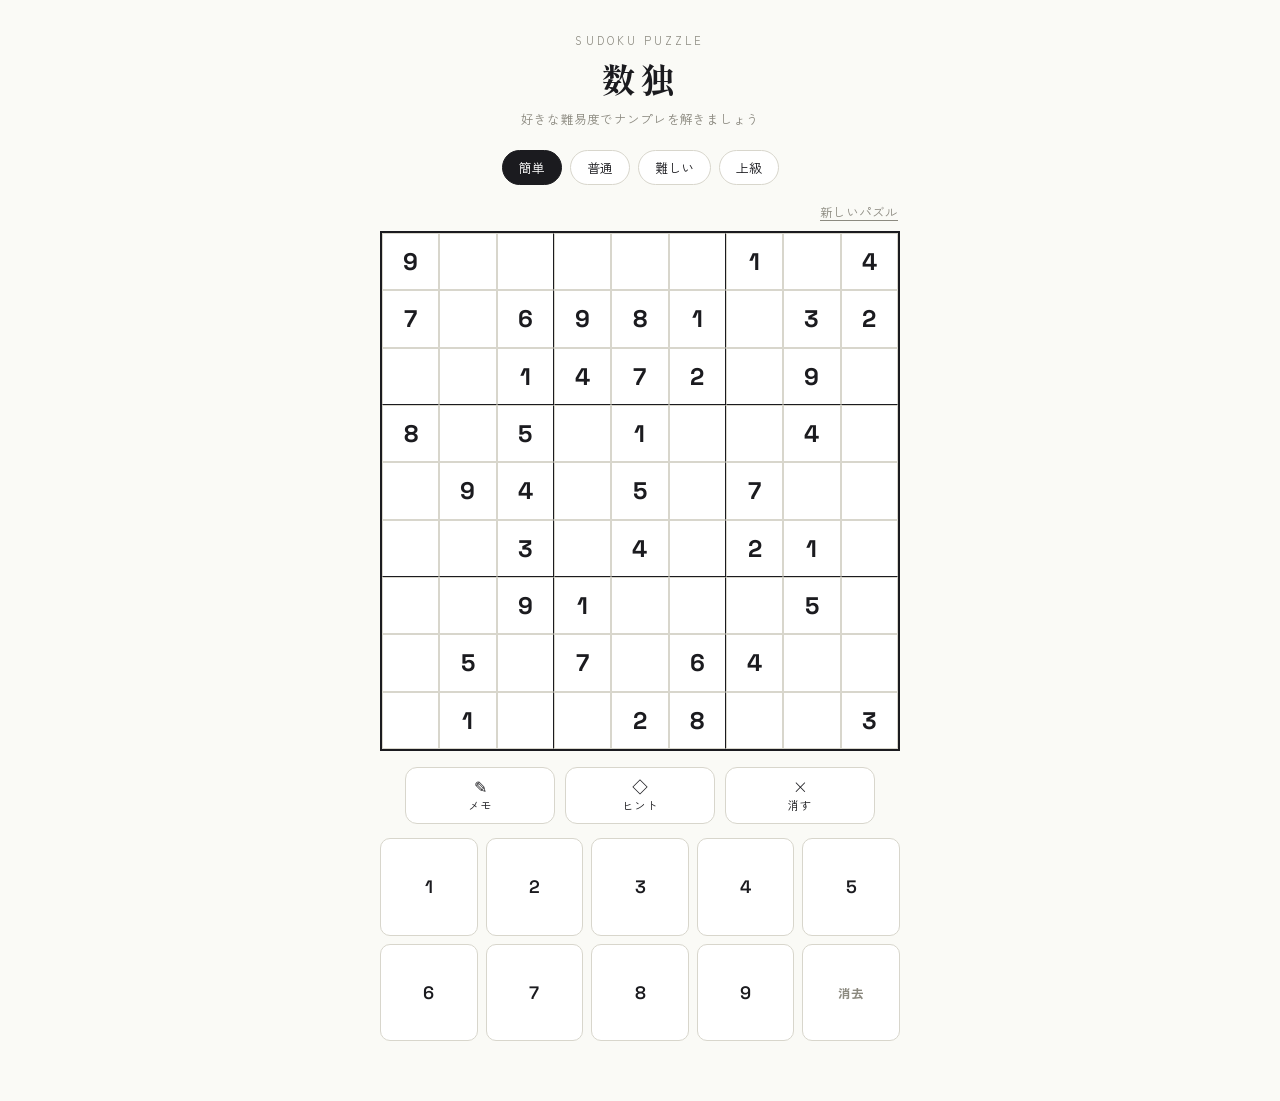
==== index.html @ a81df9be "Add files via upload" ====
<!DOCTYPE html>
<html lang="ja">
<head>
<meta charset="UTF-8">
<meta name="viewport" content="width=device-width, initial-scale=1.0">
<title>数独 | ナンプレサイト</title>
<link rel="preconnect" href="https://fonts.googleapis.com">
<link href="https://fonts.googleapis.com/css2?family=Shippori+Mincho:wght@400;600;800&family=Zen+Kaku+Gothic+New:wght@400;500;700&family=Space+Grotesk:wght@500;600;700&display=swap" rel="stylesheet">
<style>
  :root{
    --bg: #FAFAF6;
    --paper: #FFFFFF;
    --ink: #1B1B1F;
    --line: #D8D6CC;
    --line-strong: #1B1B1F;
    --accent: #35507A;
    --accent-soft: rgba(53,80,122,0.10);
    --accent-soft-2: rgba(53,80,122,0.18);
    --muted: #8C8A80;
    --error: #A5372E;
    --error-soft: rgba(165,55,46,0.10);
  }
  *{ box-sizing: border-box; }
  html,body{
    margin:0; padding:0;
    background: var(--bg);
    color: var(--ink);
    font-family: 'Zen Kaku Gothic New', sans-serif;
    -webkit-font-smoothing: antialiased;
  }
  body{
    display:flex; justify-content:center;
    padding: 32px 16px 60px;
    min-height: 100vh;
  }
  .wrap{
    width: 100%;
    max-width: 520px;
  }
  header{
    text-align:center;
    margin-bottom: 22px;
  }
  .eyebrow{
    font-size: 11px;
    letter-spacing: 0.28em;
    color: var(--muted);
    text-transform: uppercase;
    margin-bottom: 6px;
  }
  h1{
    font-family: 'Shippori Mincho', serif;
    font-weight: 800;
    font-size: 34px;
    letter-spacing: 0.12em;
    margin: 0;
    color: var(--ink);
  }
  .sub{
    font-size: 12.5px;
    color: var(--muted);
    margin-top: 6px;
    letter-spacing: 0.02em;
  }

  .diff-row{
    display:flex;
    gap: 8px;
    justify-content:center;
    flex-wrap: wrap;
    margin-bottom: 16px;
  }
  .pill{
    border: 1px solid var(--line);
    background: var(--paper);
    color: var(--ink);
    font-family: 'Zen Kaku Gothic New', sans-serif;
    font-size: 13px;
    padding: 7px 16px;
    border-radius: 999px;
    cursor: pointer;
    transition: all .15s ease;
  }
  .pill:hover{ border-color: var(--accent); }
  .pill.active{
    background: var(--ink);
    color: var(--paper);
    border-color: var(--ink);
  }

  .status-row{
    display:flex;
    justify-content: space-between;
    align-items:center;
    margin-bottom: 10px;
    padding: 0 2px;
    min-height: 20px;
  }
  .status-msg{
    font-size: 12.5px;
    color: var(--accent);
    letter-spacing: 0.02em;
  }
  .status-msg.error-msg{ color: var(--error); }
  .new-game-btn{
    font-size: 12.5px;
    color: var(--muted);
    background: none;
    border: none;
    cursor: pointer;
    text-decoration: underline;
    text-underline-offset: 3px;
    font-family: 'Zen Kaku Gothic New', sans-serif;
    padding: 0;
  }
  .new-game-btn:hover{ color: var(--ink); }

  .board-shell{
    position: relative;
    width: 100%;
    aspect-ratio: 1/1;
    background: var(--paper);
    border: 2.5px solid var(--line-strong);
  }
  .board{
    display: grid;
    grid-template-columns: repeat(9, 1fr);
    grid-template-rows: repeat(9, 1fr);
    width: 100%;
    height: 100%;
  }
  .cell{
    display:flex; align-items:center; justify-content:center;
    position: relative;
    border: 0.5px solid var(--line);
    cursor: pointer;
    font-family: 'Space Grotesk', sans-serif;
    font-size: clamp(16px, 4.4vw, 24px);
    font-weight: 500;
    color: var(--ink);
    user-select: none;
    background: var(--paper);
  }
  .cell:nth-child(3n){ border-right-width: 0.5px; }
  .cell.border-right{ border-right: 1.75px solid var(--line-strong); }
  .cell.border-bottom{ border-bottom: 1.75px solid var(--line-strong); }

  .cell.given{ color: var(--ink); font-weight: 700; }
  .cell.user-value{ color: var(--accent); font-weight: 500; }
  .cell.selected{ background: var(--accent-soft-2); }
  .cell.peer{ background: var(--accent-soft); }
  .cell.same-number{ background: var(--accent-soft-2); }
  .cell.conflict{ color: var(--error); background: var(--error-soft); }
  .cell.hint-flash{ animation: flash 0.9s ease; }
  @keyframes flash{
    0%{ background: var(--accent-soft-2); }
    100%{ background: transparent; }
  }

  .notes-grid{
    display:grid;
    grid-template-columns: repeat(3,1fr);
    grid-template-rows: repeat(3,1fr);
    width: 100%; height: 100%;
    padding: 2px;
  }
  .notes-grid span{
    display:flex; align-items:center; justify-content:center;
    font-size: clamp(7px, 1.6vw, 9.5px);
    color: var(--muted);
    font-family: 'Space Grotesk', sans-serif;
  }
  .notes-grid span.active{ color: var(--accent); font-weight: 600; }

  .toolbar{
    display:flex;
    gap: 10px;
    justify-content:center;
    margin: 16px 0 14px;
  }
  .tool-btn{
    flex:1;
    max-width: 150px;
    display:flex; flex-direction:column; align-items:center; gap:3px;
    padding: 10px 6px;
    border: 1px solid var(--line);
    background: var(--paper);
    border-radius: 12px;
    cursor:pointer;
    font-family: 'Zen Kaku Gothic New', sans-serif;
    font-size: 11.5px;
    color: var(--ink);
    transition: all .15s ease;
  }
  .tool-btn .icon{ font-size: 16px; line-height:1; }
  .tool-btn:hover{ border-color: var(--accent); }
  .tool-btn.active{
    background: var(--ink);
    color: var(--paper);
    border-color: var(--ink);
  }
  .tool-btn:disabled{ opacity: 0.35; cursor: default; }

  .numpad{
    display:grid;
    grid-template-columns: repeat(5, 1fr);
    gap: 8px;
  }
  .num-btn{
    aspect-ratio: 1/1;
    border: 1px solid var(--line);
    background: var(--paper);
    border-radius: 10px;
    font-family: 'Space Grotesk', sans-serif;
    font-size: 18px;
    font-weight: 600;
    color: var(--ink);
    cursor:pointer;
    transition: all .12s ease;
    user-select: none;
    -webkit-user-select: none;
    touch-action: manipulation;
  }
  .num-btn:hover{ border-color: var(--accent); color: var(--accent); }
  .num-btn.erase{
    font-family: 'Zen Kaku Gothic New', sans-serif;
    font-size: 12.5px;
    color: var(--muted);
  }

  .win-overlay{
    position: fixed; inset: 0;
    background: rgba(27,27,31,0.55);
    display:flex; align-items:center; justify-content:center;
    z-index: 50;
    opacity: 0; pointer-events:none;
    transition: opacity .25s ease;
  }
  .win-overlay.show{ opacity:1; pointer-events:all; }
  .win-card{
    background: var(--paper);
    padding: 34px 30px;
    border-radius: 16px;
    text-align:center;
    max-width: 320px;
  }
  .win-card .eyebrow{ margin-bottom: 10px; }
  .win-card h2{
    font-family: 'Shippori Mincho', serif;
    font-size: 24px;
    margin: 0 0 8px;
  }
  .win-card p{
    font-size: 13px;
    color: var(--muted);
    margin: 0 0 20px;
    line-height: 1.6;
  }
  .win-card button{
    background: var(--ink);
    color: var(--paper);
    border: none;
    padding: 10px 26px;
    border-radius: 999px;
    font-family: 'Zen Kaku Gothic New', sans-serif;
    font-size: 13px;
    cursor: pointer;
  }

  .generating{
    position:absolute; inset:0;
    background: rgba(250,250,246,0.9);
    display:flex; align-items:center; justify-content:center;
    font-size: 13px; color: var(--muted);
    letter-spacing: 0.05em;
    z-index: 10;
    opacity: 0; pointer-events: none;
    transition: opacity .15s ease;
  }
  .generating.show{ opacity:1; pointer-events:all; }

  @media (max-width: 380px){
    h1{ font-size: 28px; }
    .tool-btn{ font-size: 10.5px; }
  }
</style>
</head>
<body>

<div class="wrap">
  <header>
    <div class="eyebrow">Sudoku Puzzle</div>
    <h1>数独</h1>
    <div class="sub">好きな難易度でナンプレを解きましょう</div>
  </header>

  <div class="diff-row" id="diffRow">
    <button class="pill" data-diff="easy">簡単</button>
    <button class="pill" data-diff="medium">普通</button>
    <button class="pill" data-diff="hard">難しい</button>
    <button class="pill" data-diff="expert">上級</button>
  </div>

  <div class="status-row">
    <span class="status-msg" id="statusMsg">&nbsp;</span>
    <button class="new-game-btn" id="newGameBtn">新しいパズル</button>
  </div>

  <div class="board-shell">
    <div class="board" id="board"></div>
    <div class="generating" id="generating">パズルを生成しています…</div>
  </div>

  <div class="toolbar">
    <button class="tool-btn" id="notesBtn">
      <span class="icon">✎</span>
      <span>メモ</span>
    </button>
    <button class="tool-btn" id="hintBtn">
      <span class="icon">◇</span>
      <span>ヒント</span>
    </button>
    <button class="tool-btn" id="eraseBtn">
      <span class="icon">×</span>
      <span>消す</span>
    </button>
  </div>

  <div class="numpad" id="numpad"></div>
</div>

<div class="win-overlay" id="winOverlay">
  <div class="win-card">
    <div class="eyebrow">Complete</div>
    <h2>お見事です</h2>
    <p>すべてのマスが正しく埋まりました。<br>おめでとうございます。</p>
    <button id="winNewGame">次のパズルへ</button>
  </div>
</div>

<script>
(function(){
  const DIFF_CLUES = { easy: 38, medium: 32, hard: 27, expert: 24 };
  let difficulty = 'easy';
  let solutionBoard = null;
  let puzzleBoard = null;     // 0 = empty, given cells fixed
  let givenMask = null;       // boolean 9x9
  let currentBoard = null;    // user's working board
  let notesBoard = null;      // array 9x9 of Set
  let selected = null;        // {r,c}
  let notesMode = false;
  let focusNumber = null;     // number currently highlighted (sticky until dismissed)
  let longPressTimer = null;
  let longPressTriggered = false;
  let cellLongPressTimer = null;
  let cellLongPressTriggered = false;
  const LONG_PRESS_MS = 350;

  const boardEl = document.getElementById('board');
  const numpadEl = document.getElementById('numpad');
  const statusMsg = document.getElementById('statusMsg');
  const generatingEl = document.getElementById('generating');
  const notesBtn = document.getElementById('notesBtn');
  const hintBtn = document.getElementById('hintBtn');
  const eraseBtn = document.getElementById('eraseBtn');
  const winOverlay = document.getElementById('winOverlay');

  // ---------- Generation ----------
  function emptyBoard(){ return Array.from({length:9}, () => Array(9).fill(0)); }

  function shuffle(arr){
    for(let i=arr.length-1;i>0;i--){
      const j = Math.floor(Math.random()*(i+1));
      [arr[i],arr[j]] = [arr[j],arr[i]];
    }
    return arr;
  }

  function isValidPlacement(b, r, c, v){
    for(let i=0;i<9;i++){
      if(b[r][i]===v) return false;
      if(b[i][c]===v) return false;
    }
    const br = Math.floor(r/3)*3, bc = Math.floor(c/3)*3;
    for(let i=br;i<br+3;i++) for(let j=bc;j<bc+3;j++) if(b[i][j]===v) return false;
    return true;
  }

  function generateSolvedBoard(){
    const b = emptyBoard();
    function fill(pos){
      if(pos===81) return true;
      const r = Math.floor(pos/9), c = pos%9;
      const nums = shuffle([1,2,3,4,5,6,7,8,9]);
      for(const v of nums){
        if(isValidPlacement(b,r,c,v)){
          b[r][c]=v;
          if(fill(pos+1)) return true;
          b[r][c]=0;
        }
      }
      return false;
    }
    fill(0);
    return b;
  }

  function countSolutions(board, limit){
    let count = 0;
    const b = board.map(row=>row.slice());
    function solve(){
      if(count>=limit) return;
      let best=-1, bestCands=null;
      for(let i=0;i<81;i++){
        const r=Math.floor(i/9), c=i%9;
        if(b[r][c]===0){
          const cands=[];
          for(let v=1;v<=9;v++) if(isValidPlacement(b,r,c,v)) cands.push(v);
          if(cands.length===0) return;
          if(best===-1 || cands.length<bestCands.length){
            best=i; bestCands=cands;
            if(cands.length===1) break;
          }
        }
      }
      if(best===-1){ count++; return; }
      const r=Math.floor(best/9), c=best%9;
      for(const v of bestCands){
        if(count>=limit) return;
        b[r][c]=v;
        solve();
        b[r][c]=0;
      }
    }
    solve();
    return count;
  }

  function generatePuzzle(diff){
    const solved = generateSolvedBoard();
    const puzzle = solved.map(row=>row.slice());
    const target = DIFF_CLUES[diff] ?? 32;
    const positions = shuffle(Array.from({length:81}, (_,i)=>i));
    let clues = 81;
    for(const pos of positions){
      if(clues<=target) break;
      const r=Math.floor(pos/9), c=pos%9;
      if(puzzle[r][c]===0) continue;
      const backup = puzzle[r][c];
      puzzle[r][c]=0;
      const solCount = countSolutions(puzzle,2);
      if(solCount===1){ clues--; } else { puzzle[r][c]=backup; }
    }
    return { puzzle, solution: solved };
  }

  // ---------- Game state ----------
  function startNewGame(diff){
    generatingEl.classList.add('show');
    setTimeout(()=>{
      const { puzzle, solution } = generatePuzzle(diff);
      puzzleBoard = puzzle;
      solutionBoard = solution;
      givenMask = puzzle.map(row=>row.map(v=>v!==0));
      currentBoard = puzzle.map(row=>row.slice());
      notesBoard = Array.from({length:9},()=>Array.from({length:9},()=>new Set()));
      selected = null;
      setStatus('', false);
      renderBoard();
      generatingEl.classList.remove('show');
    }, 30);
  }

  function setStatus(text, isError){
    statusMsg.textContent = text || '\u00A0';
    statusMsg.classList.toggle('error-msg', !!isError);
  }

  function computeConflicts(){
    const conflicts = Array.from({length:9},()=>Array(9).fill(false));
    function markGroup(cells){
      const seen = {};
      for(const [r,c] of cells){
        const v = currentBoard[r][c];
        if(v===0) continue;
        if(seen[v] !== undefined){
          conflicts[r][c] = true;
          const [pr,pc] = seen[v];
          conflicts[pr][pc] = true;
        } else {
          seen[v] = [r,c];
        }
      }
    }
    for(let r=0;r<9;r++) markGroup(Array.from({length:9},(_,c)=>[r,c]));
    for(let c=0;c<9;c++) markGroup(Array.from({length:9},(_,r)=>[r,c]));
    for(let br=0;br<9;br+=3) for(let bc=0;bc<9;bc+=3){
      const cells=[];
      for(let i=br;i<br+3;i++) for(let j=bc;j<bc+3;j++) cells.push([i,j]);
      markGroup(cells);
    }
    return conflicts;
  }

  function getCandidates(r,c){
    const cands = [];
    for(let v=1;v<=9;v++){
      if(isValidPlacement(currentBoard, r, c, v)) cands.push(v);
    }
    return cands;
  }

  function checkWin(conflicts){
    for(let r=0;r<9;r++) for(let c=0;c<9;c++){
      if(currentBoard[r][c]===0) return false;
      if(conflicts[r][c]) return false;
    }
    return true;
  }

  // ---------- Rendering ----------
  function renderBoard(){
    boardEl.innerHTML = '';
    const conflicts = computeConflicts();
    const selVal = selected ? currentBoard[selected.r][selected.c] : 0;

    let occurrences = [];
    if(focusNumber !== null){
      for(let r=0;r<9;r++) for(let c=0;c<9;c++){
        if(currentBoard[r][c]===focusNumber) occurrences.push([r,c]);
      }
    }

    for(let r=0;r<9;r++){
      for(let c=0;c<9;c++){
        const cell = document.createElement('div');
        cell.className = 'cell';
        if((c+1)%3===0 && c!==8) cell.classList.add('border-right');
        if((r+1)%3===0 && r!==8) cell.classList.add('border-bottom');

        const v = currentBoard[r][c];
        const isGiven = givenMask[r][c];

        if(focusNumber !== null){
          if(v === focusNumber){
            cell.classList.add('same-number');
          } else {
            let isReach = false;
            for(const [orow, ocol] of occurrences){
              if(orow===r || ocol===c || (Math.floor(orow/3)===Math.floor(r/3) && Math.floor(ocol/3)===Math.floor(c/3))){
                isReach = true; break;
              }
            }
            if(isReach) cell.classList.add('peer');
          }
        } else if(selected){
          const sameBox = Math.floor(r/3)===Math.floor(selected.r/3) && Math.floor(c/3)===Math.floor(selected.c/3);
          if(r===selected.r && c===selected.c){
            cell.classList.add('selected');
          } else if(r===selected.r || c===selected.c || sameBox){
            cell.classList.add('peer');
          }
          if(selVal!==0 && v===selVal && !(r===selected.r && c===selected.c)){
            cell.classList.add('same-number');
          }
        }
        if(conflicts[r][c]) cell.classList.add('conflict');

        if(v!==0){
          cell.textContent = v;
          cell.classList.add(isGiven ? 'given' : 'user-value');
        } else if(notesBoard[r][c].size>0){
          const grid = document.createElement('div');
          grid.className = 'notes-grid';
          for(let n=1;n<=9;n++){
            const span = document.createElement('span');
            span.textContent = notesBoard[r][c].has(n) ? n : '';
            if(notesBoard[r][c].has(n)) span.classList.add('active');
            grid.appendChild(span);
          }
          cell.appendChild(grid);
        }

        cell.dataset.r = r;
        cell.dataset.c = c;
        cell.style.touchAction = 'manipulation';
        cell.addEventListener('pointerdown', () => {
          cellLongPressTriggered = false;
          cellLongPressTimer = setTimeout(() => {
            const val = currentBoard[r][c];
            if (val !== 0) {
              cellLongPressTriggered = true;
              focusNumber = val;
              renderBoard();
              setStatus(`${val} の位置と、その行・列・ブロックをハイライト中(数字を短くタップすると元に戻ります)`, false);
            }
          }, LONG_PRESS_MS);
        });
        cell.addEventListener('pointerup', () => {
          clearTimeout(cellLongPressTimer);
          if (!cellLongPressTriggered) {
            handleShortTap(() => selectCell(r, c));
          }
          cellLongPressTriggered = false;
        });
        cell.addEventListener('pointerleave', () => {
          clearTimeout(cellLongPressTimer);
        });
        cell.addEventListener('contextmenu', (e) => e.preventDefault());
        boardEl.appendChild(cell);
      }
    }
  }

  function selectCell(r,c){
    selected = { r, c };
    renderBoard();
  }

  function setValue(v){
    if(!selected) return;
    const { r, c } = selected;
    if(givenMask[r][c]) return;

    if(notesMode){
      if(v===0){
        notesBoard[r][c].clear();
      } else if(notesBoard[r][c].has(v)){
        notesBoard[r][c].delete(v);
      } else {
        notesBoard[r][c].add(v);
      }
      renderBoard();
      return;
    }

    currentBoard[r][c] = v;
    if(v!==0) notesBoard[r][c].clear();
    const conflicts = computeConflicts();
    renderBoard();

    if(conflicts[r][c]){
      setStatus('この数字は同じ列・行・ブロックと重複しています', true);
    } else {
      setStatus('', false);
    }

    if(checkWin(conflicts)){
      setTimeout(()=> winOverlay.classList.add('show'), 250);
    }
  }

  function useHint(){
    if(!selected) return;
    const { r, c } = selected;
    if(givenMask[r][c] || currentBoard[r][c]!==0){
      setStatus('空いているマスを選んでください', true);
      return;
    }
    const cands = getCandidates(r,c);
    notesBoard[r][c] = new Set(cands);
    renderBoard();
    const cellEl = boardEl.querySelector(`[data-r="${r}"][data-c="${c}"]`);
    if(cellEl){
      cellEl.classList.add('hint-flash');
      setTimeout(()=>cellEl.classList.remove('hint-flash'), 900);
    }
    setStatus(`このマスに入る候補: ${cands.join(', ')}`, false);
  }

  // ---------- UI wiring ----------
  document.querySelectorAll('#diffRow .pill').forEach(btn=>{
    btn.addEventListener('click', () => {
      document.querySelectorAll('#diffRow .pill').forEach(b=>b.classList.remove('active'));
      btn.classList.add('active');
      difficulty = btn.dataset.diff;
      startNewGame(difficulty);
    });
  });

  document.getElementById('newGameBtn').addEventListener('click', ()=> startNewGame(difficulty));
  document.getElementById('winNewGame').addEventListener('click', ()=>{
    winOverlay.classList.remove('show');
    startNewGame(difficulty);
  });

  notesBtn.addEventListener('click', ()=>{
    notesMode = !notesMode;
    notesBtn.classList.toggle('active', notesMode);
  });
  hintBtn.addEventListener('click', useHint);
  eraseBtn.addEventListener('click', ()=>{
    if(!selected) return;
    const { r, c } = selected;
    if(givenMask[r][c]) return;
    currentBoard[r][c] = 0;
    notesBoard[r][c].clear();
    setStatus('', false);
    renderBoard();
  });

  function clearFocusNumber(){
    if(focusNumber !== null){
      focusNumber = null;
      renderBoard();
      setStatus('', false);
    }
  }

  function handleShortTap(actionFn){
    if(focusNumber !== null){
      clearFocusNumber();
      return;
    }
    actionFn();
  }
  for(let n=1;n<=9;n++){
    const btn = document.createElement('button');
    btn.className = 'num-btn';
    btn.textContent = n;
    btn.style.touchAction = 'manipulation';

    btn.addEventListener('pointerdown', ()=>{
      longPressTriggered = false;
      longPressTimer = setTimeout(()=>{
        longPressTriggered = true;
        focusNumber = n;
        renderBoard();
        setStatus(`${n} の位置と、その行・列・ブロックをハイライト中(数字を短くタップすると元に戻ります)`, false);
      }, LONG_PRESS_MS);
    });
    btn.addEventListener('pointerup', ()=>{
      clearTimeout(longPressTimer);
      if(!longPressTriggered){
        handleShortTap(() => setValue(n));
      }
      longPressTriggered = false;
    });
    btn.addEventListener('pointerleave', ()=>{
      clearTimeout(longPressTimer);
      longPressTriggered = false;
    });
    btn.addEventListener('contextmenu', (e)=> e.preventDefault());

    numpadEl.appendChild(btn);
  }
  const eraseNumBtn = document.createElement('button');
  eraseNumBtn.className = 'num-btn erase';
  eraseNumBtn.textContent = '消去';
  eraseNumBtn.addEventListener('click', ()=>{
    if(!selected) return;
    const { r, c } = selected;
    if(givenMask[r][c]) return;
    currentBoard[r][c] = 0;
    notesBoard[r][c].clear();
    renderBoard();
  });
  numpadEl.appendChild(eraseNumBtn);

  document.addEventListener('keydown', (e)=>{
    if(!selected) return;
    const { r, c } = selected;
    if(e.key>='1' && e.key<='9'){
      setValue(parseInt(e.key,10));
    } else if(e.key==='Backspace' || e.key==='Delete' || e.key==='0'){
      if(!givenMask[r][c]){
        currentBoard[r][c]=0;
        notesBoard[r][c].clear();
        renderBoard();
      }
    } else if(e.key==='ArrowUp' && r>0){ selectCell(r-1,c); }
    else if(e.key==='ArrowDown' && r<8){ selectCell(r+1,c); }
    else if(e.key==='ArrowLeft' && c>0){ selectCell(r,c-1); }
    else if(e.key==='ArrowRight' && c<8){ selectCell(r,c+1); }
  });

  // init
  document.querySelector('#diffRow .pill[data-diff="easy"]').classList.add('active');
  startNewGame('easy');
})();
</script>
</body>
</html>
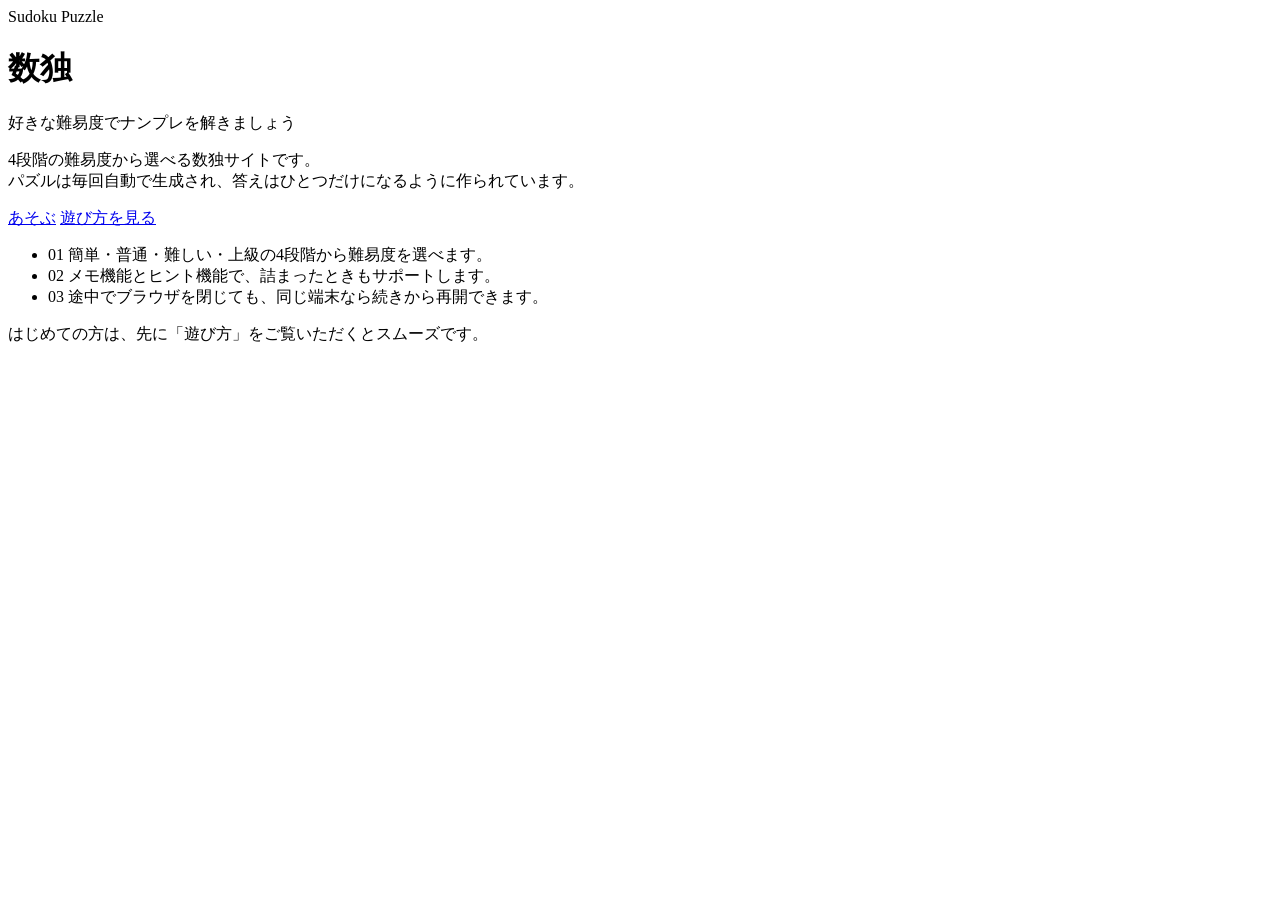
==== commit 254cf53b: "Add files via upload" ====
--- a/index.html
+++ b/index.html
@@ -6,284 +6,7 @@
 <title>数独 | ナンプレサイト</title>
 <link rel="preconnect" href="https://fonts.googleapis.com">
 <link href="https://fonts.googleapis.com/css2?family=Shippori+Mincho:wght@400;600;800&family=Zen+Kaku+Gothic+New:wght@400;500;700&family=Space+Grotesk:wght@500;600;700&display=swap" rel="stylesheet">
-<style>
-  :root{
-    --bg: #FAFAF6;
-    --paper: #FFFFFF;
-    --ink: #1B1B1F;
-    --line: #D8D6CC;
-    --line-strong: #1B1B1F;
-    --accent: #35507A;
-    --accent-soft: rgba(53,80,122,0.10);
-    --accent-soft-2: rgba(53,80,122,0.18);
-    --muted: #8C8A80;
-    --error: #A5372E;
-    --error-soft: rgba(165,55,46,0.10);
-  }
-  *{ box-sizing: border-box; }
-  html,body{
-    margin:0; padding:0;
-    background: var(--bg);
-    color: var(--ink);
-    font-family: 'Zen Kaku Gothic New', sans-serif;
-    -webkit-font-smoothing: antialiased;
-  }
-  body{
-    display:flex; justify-content:center;
-    padding: 32px 16px 60px;
-    min-height: 100vh;
-  }
-  .wrap{
-    width: 100%;
-    max-width: 520px;
-  }
-  header{
-    text-align:center;
-    margin-bottom: 22px;
-  }
-  .eyebrow{
-    font-size: 11px;
-    letter-spacing: 0.28em;
-    color: var(--muted);
-    text-transform: uppercase;
-    margin-bottom: 6px;
-  }
-  h1{
-    font-family: 'Shippori Mincho', serif;
-    font-weight: 800;
-    font-size: 34px;
-    letter-spacing: 0.12em;
-    margin: 0;
-    color: var(--ink);
-  }
-  .sub{
-    font-size: 12.5px;
-    color: var(--muted);
-    margin-top: 6px;
-    letter-spacing: 0.02em;
-  }
-
-  .diff-row{
-    display:flex;
-    gap: 8px;
-    justify-content:center;
-    flex-wrap: wrap;
-    margin-bottom: 16px;
-  }
-  .pill{
-    border: 1px solid var(--line);
-    background: var(--paper);
-    color: var(--ink);
-    font-family: 'Zen Kaku Gothic New', sans-serif;
-    font-size: 13px;
-    padding: 7px 16px;
-    border-radius: 999px;
-    cursor: pointer;
-    transition: all .15s ease;
-  }
-  .pill:hover{ border-color: var(--accent); }
-  .pill.active{
-    background: var(--ink);
-    color: var(--paper);
-    border-color: var(--ink);
-  }
-
-  .status-row{
-    display:flex;
-    justify-content: space-between;
-    align-items:center;
-    margin-bottom: 10px;
-    padding: 0 2px;
-    min-height: 20px;
-  }
-  .status-msg{
-    font-size: 12.5px;
-    color: var(--accent);
-    letter-spacing: 0.02em;
-  }
-  .status-msg.error-msg{ color: var(--error); }
-  .new-game-btn{
-    font-size: 12.5px;
-    color: var(--muted);
-    background: none;
-    border: none;
-    cursor: pointer;
-    text-decoration: underline;
-    text-underline-offset: 3px;
-    font-family: 'Zen Kaku Gothic New', sans-serif;
-    padding: 0;
-  }
-  .new-game-btn:hover{ color: var(--ink); }
-
-  .board-shell{
-    position: relative;
-    width: 100%;
-    aspect-ratio: 1/1;
-    background: var(--paper);
-    border: 2.5px solid var(--line-strong);
-  }
-  .board{
-    display: grid;
-    grid-template-columns: repeat(9, 1fr);
-    grid-template-rows: repeat(9, 1fr);
-    width: 100%;
-    height: 100%;
-  }
-  .cell{
-    display:flex; align-items:center; justify-content:center;
-    position: relative;
-    border: 0.5px solid var(--line);
-    cursor: pointer;
-    font-family: 'Space Grotesk', sans-serif;
-    font-size: clamp(16px, 4.4vw, 24px);
-    font-weight: 500;
-    color: var(--ink);
-    user-select: none;
-    background: var(--paper);
-  }
-  .cell:nth-child(3n){ border-right-width: 0.5px; }
-  .cell.border-right{ border-right: 1.75px solid var(--line-strong); }
-  .cell.border-bottom{ border-bottom: 1.75px solid var(--line-strong); }
-
-  .cell.given{ color: var(--ink); font-weight: 700; }
-  .cell.user-value{ color: var(--accent); font-weight: 500; }
-  .cell.selected{ background: var(--accent-soft-2); }
-  .cell.peer{ background: var(--accent-soft); }
-  .cell.same-number{ background: var(--accent-soft-2); }
-  .cell.conflict{ color: var(--error); background: var(--error-soft); }
-  .cell.hint-flash{ animation: flash 0.9s ease; }
-  @keyframes flash{
-    0%{ background: var(--accent-soft-2); }
-    100%{ background: transparent; }
-  }
-
-  .notes-grid{
-    display:grid;
-    grid-template-columns: repeat(3,1fr);
-    grid-template-rows: repeat(3,1fr);
-    width: 100%; height: 100%;
-    padding: 2px;
-  }
-  .notes-grid span{
-    display:flex; align-items:center; justify-content:center;
-    font-size: clamp(7px, 1.6vw, 9.5px);
-    color: var(--muted);
-    font-family: 'Space Grotesk', sans-serif;
-  }
-  .notes-grid span.active{ color: var(--accent); font-weight: 600; }
-
-  .toolbar{
-    display:flex;
-    gap: 10px;
-    justify-content:center;
-    margin: 16px 0 14px;
-  }
-  .tool-btn{
-    flex:1;
-    max-width: 150px;
-    display:flex; flex-direction:column; align-items:center; gap:3px;
-    padding: 10px 6px;
-    border: 1px solid var(--line);
-    background: var(--paper);
-    border-radius: 12px;
-    cursor:pointer;
-    font-family: 'Zen Kaku Gothic New', sans-serif;
-    font-size: 11.5px;
-    color: var(--ink);
-    transition: all .15s ease;
-  }
-  .tool-btn .icon{ font-size: 16px; line-height:1; }
-  .tool-btn:hover{ border-color: var(--accent); }
-  .tool-btn.active{
-    background: var(--ink);
-    color: var(--paper);
-    border-color: var(--ink);
-  }
-  .tool-btn:disabled{ opacity: 0.35; cursor: default; }
-
-  .numpad{
-    display:grid;
-    grid-template-columns: repeat(5, 1fr);
-    gap: 8px;
-  }
-  .num-btn{
-    aspect-ratio: 1/1;
-    border: 1px solid var(--line);
-    background: var(--paper);
-    border-radius: 10px;
-    font-family: 'Space Grotesk', sans-serif;
-    font-size: 18px;
-    font-weight: 600;
-    color: var(--ink);
-    cursor:pointer;
-    transition: all .12s ease;
-    user-select: none;
-    -webkit-user-select: none;
-    touch-action: manipulation;
-  }
-  .num-btn:hover{ border-color: var(--accent); color: var(--accent); }
-  .num-btn.erase{
-    font-family: 'Zen Kaku Gothic New', sans-serif;
-    font-size: 12.5px;
-    color: var(--muted);
-  }
-
-  .win-overlay{
-    position: fixed; inset: 0;
-    background: rgba(27,27,31,0.55);
-    display:flex; align-items:center; justify-content:center;
-    z-index: 50;
-    opacity: 0; pointer-events:none;
-    transition: opacity .25s ease;
-  }
-  .win-overlay.show{ opacity:1; pointer-events:all; }
-  .win-card{
-    background: var(--paper);
-    padding: 34px 30px;
-    border-radius: 16px;
-    text-align:center;
-    max-width: 320px;
-  }
-  .win-card .eyebrow{ margin-bottom: 10px; }
-  .win-card h2{
-    font-family: 'Shippori Mincho', serif;
-    font-size: 24px;
-    margin: 0 0 8px;
-  }
-  .win-card p{
-    font-size: 13px;
-    color: var(--muted);
-    margin: 0 0 20px;
-    line-height: 1.6;
-  }
-  .win-card button{
-    background: var(--ink);
-    color: var(--paper);
-    border: none;
-    padding: 10px 26px;
-    border-radius: 999px;
-    font-family: 'Zen Kaku Gothic New', sans-serif;
-    font-size: 13px;
-    cursor: pointer;
-  }
-
-  .generating{
-    position:absolute; inset:0;
-    background: rgba(250,250,246,0.9);
-    display:flex; align-items:center; justify-content:center;
-    font-size: 13px; color: var(--muted);
-    letter-spacing: 0.05em;
-    z-index: 10;
-    opacity: 0; pointer-events: none;
-    transition: opacity .15s ease;
-  }
-  .generating.show{ opacity:1; pointer-events:all; }
-
-  @media (max-width: 380px){
-    h1{ font-size: 28px; }
-    .tool-btn{ font-size: 10.5px; }
-  }
-</style>
+<link rel="stylesheet" href="style.css">
 </head>
 <body>
 
@@ -294,490 +17,35 @@
     <div class="sub">好きな難易度でナンプレを解きましょう</div>
   </header>
 
-  <div class="diff-row" id="diffRow">
-    <button class="pill" data-diff="easy">簡単</button>
-    <button class="pill" data-diff="medium">普通</button>
-    <button class="pill" data-diff="hard">難しい</button>
-    <button class="pill" data-diff="expert">上級</button>
+  <p class="lede">
+    4段階の難易度から選べる数独サイトです。<br>
+    パズルは毎回自動で生成され、答えはひとつだけになるように作られています。
+  </p>
+
+  <div class="cta-row">
+    <a class="btn btn-primary" href="game.html">あそぶ</a>
+    <a class="btn btn-secondary" href="how-to-play.html">遊び方を見る</a>
   </div>
 
-  <div class="status-row">
-    <span class="status-msg" id="statusMsg">&nbsp;</span>
-    <button class="new-game-btn" id="newGameBtn">新しいパズル</button>
-  </div>
+  <ul class="feature-list">
+    <li>
+      <span class="mark">01</span>
+      <span>簡単・普通・難しい・上級の4段階から難易度を選べます。</span>
+    </li>
+    <li>
+      <span class="mark">02</span>
+      <span>メモ機能とヒント機能で、詰まったときもサポートします。</span>
+    </li>
+    <li>
+      <span class="mark">03</span>
+      <span>途中でブラウザを閉じても、同じ端末なら続きから再開できます。</span>
+    </li>
+  </ul>
 
-  <div class="board-shell">
-    <div class="board" id="board"></div>
-    <div class="generating" id="generating">パズルを生成しています…</div>
-  </div>
-
-  <div class="toolbar">
-    <button class="tool-btn" id="notesBtn">
-      <span class="icon">✎</span>
-      <span>メモ</span>
-    </button>
-    <button class="tool-btn" id="hintBtn">
-      <span class="icon">◇</span>
-      <span>ヒント</span>
-    </button>
-    <button class="tool-btn" id="eraseBtn">
-      <span class="icon">×</span>
-      <span>消す</span>
-    </button>
-  </div>
-
-  <div class="numpad" id="numpad"></div>
+  <p class="footer-note">
+    はじめての方は、先に「遊び方」をご覧いただくとスムーズです。
+  </p>
 </div>
 
-<div class="win-overlay" id="winOverlay">
-  <div class="win-card">
-    <div class="eyebrow">Complete</div>
-    <h2>お見事です</h2>
-    <p>すべてのマスが正しく埋まりました。<br>おめでとうございます。</p>
-    <button id="winNewGame">次のパズルへ</button>
-  </div>
-</div>
-
-<script>
-(function(){
-  const DIFF_CLUES = { easy: 38, medium: 32, hard: 27, expert: 24 };
-  let difficulty = 'easy';
-  let solutionBoard = null;
-  let puzzleBoard = null;     // 0 = empty, given cells fixed
-  let givenMask = null;       // boolean 9x9
-  let currentBoard = null;    // user's working board
-  let notesBoard = null;      // array 9x9 of Set
-  let selected = null;        // {r,c}
-  let notesMode = false;
-  let focusNumber = null;     // number currently highlighted (sticky until dismissed)
-  let longPressTimer = null;
-  let longPressTriggered = false;
-  let cellLongPressTimer = null;
-  let cellLongPressTriggered = false;
-  const LONG_PRESS_MS = 350;
-
-  const boardEl = document.getElementById('board');
-  const numpadEl = document.getElementById('numpad');
-  const statusMsg = document.getElementById('statusMsg');
-  const generatingEl = document.getElementById('generating');
-  const notesBtn = document.getElementById('notesBtn');
-  const hintBtn = document.getElementById('hintBtn');
-  const eraseBtn = document.getElementById('eraseBtn');
-  const winOverlay = document.getElementById('winOverlay');
-
-  // ---------- Generation ----------
-  function emptyBoard(){ return Array.from({length:9}, () => Array(9).fill(0)); }
-
-  function shuffle(arr){
-    for(let i=arr.length-1;i>0;i--){
-      const j = Math.floor(Math.random()*(i+1));
-      [arr[i],arr[j]] = [arr[j],arr[i]];
-    }
-    return arr;
-  }
-
-  function isValidPlacement(b, r, c, v){
-    for(let i=0;i<9;i++){
-      if(b[r][i]===v) return false;
-      if(b[i][c]===v) return false;
-    }
-    const br = Math.floor(r/3)*3, bc = Math.floor(c/3)*3;
-    for(let i=br;i<br+3;i++) for(let j=bc;j<bc+3;j++) if(b[i][j]===v) return false;
-    return true;
-  }
-
-  function generateSolvedBoard(){
-    const b = emptyBoard();
-    function fill(pos){
-      if(pos===81) return true;
-      const r = Math.floor(pos/9), c = pos%9;
-      const nums = shuffle([1,2,3,4,5,6,7,8,9]);
-      for(const v of nums){
-        if(isValidPlacement(b,r,c,v)){
-          b[r][c]=v;
-          if(fill(pos+1)) return true;
-          b[r][c]=0;
-        }
-      }
-      return false;
-    }
-    fill(0);
-    return b;
-  }
-
-  function countSolutions(board, limit){
-    let count = 0;
-    const b = board.map(row=>row.slice());
-    function solve(){
-      if(count>=limit) return;
-      let best=-1, bestCands=null;
-      for(let i=0;i<81;i++){
-        const r=Math.floor(i/9), c=i%9;
-        if(b[r][c]===0){
-          const cands=[];
-          for(let v=1;v<=9;v++) if(isValidPlacement(b,r,c,v)) cands.push(v);
-          if(cands.length===0) return;
-          if(best===-1 || cands.length<bestCands.length){
-            best=i; bestCands=cands;
-            if(cands.length===1) break;
-          }
-        }
-      }
-      if(best===-1){ count++; return; }
-      const r=Math.floor(best/9), c=best%9;
-      for(const v of bestCands){
-        if(count>=limit) return;
-        b[r][c]=v;
-        solve();
-        b[r][c]=0;
-      }
-    }
-    solve();
-    return count;
-  }
-
-  function generatePuzzle(diff){
-    const solved = generateSolvedBoard();
-    const puzzle = solved.map(row=>row.slice());
-    const target = DIFF_CLUES[diff] ?? 32;
-    const positions = shuffle(Array.from({length:81}, (_,i)=>i));
-    let clues = 81;
-    for(const pos of positions){
-      if(clues<=target) break;
-      const r=Math.floor(pos/9), c=pos%9;
-      if(puzzle[r][c]===0) continue;
-      const backup = puzzle[r][c];
-      puzzle[r][c]=0;
-      const solCount = countSolutions(puzzle,2);
-      if(solCount===1){ clues--; } else { puzzle[r][c]=backup; }
-    }
-    return { puzzle, solution: solved };
-  }
-
-  // ---------- Game state ----------
-  function startNewGame(diff){
-    generatingEl.classList.add('show');
-    setTimeout(()=>{
-      const { puzzle, solution } = generatePuzzle(diff);
-      puzzleBoard = puzzle;
-      solutionBoard = solution;
-      givenMask = puzzle.map(row=>row.map(v=>v!==0));
-      currentBoard = puzzle.map(row=>row.slice());
-      notesBoard = Array.from({length:9},()=>Array.from({length:9},()=>new Set()));
-      selected = null;
-      setStatus('', false);
-      renderBoard();
-      generatingEl.classList.remove('show');
-    }, 30);
-  }
-
-  function setStatus(text, isError){
-    statusMsg.textContent = text || '\u00A0';
-    statusMsg.classList.toggle('error-msg', !!isError);
-  }
-
-  function computeConflicts(){
-    const conflicts = Array.from({length:9},()=>Array(9).fill(false));
-    function markGroup(cells){
-      const seen = {};
-      for(const [r,c] of cells){
-        const v = currentBoard[r][c];
-        if(v===0) continue;
-        if(seen[v] !== undefined){
-          conflicts[r][c] = true;
-          const [pr,pc] = seen[v];
-          conflicts[pr][pc] = true;
-        } else {
-          seen[v] = [r,c];
-        }
-      }
-    }
-    for(let r=0;r<9;r++) markGroup(Array.from({length:9},(_,c)=>[r,c]));
-    for(let c=0;c<9;c++) markGroup(Array.from({length:9},(_,r)=>[r,c]));
-    for(let br=0;br<9;br+=3) for(let bc=0;bc<9;bc+=3){
-      const cells=[];
-      for(let i=br;i<br+3;i++) for(let j=bc;j<bc+3;j++) cells.push([i,j]);
-      markGroup(cells);
-    }
-    return conflicts;
-  }
-
-  function getCandidates(r,c){
-    const cands = [];
-    for(let v=1;v<=9;v++){
-      if(isValidPlacement(currentBoard, r, c, v)) cands.push(v);
-    }
-    return cands;
-  }
-
-  function checkWin(conflicts){
-    for(let r=0;r<9;r++) for(let c=0;c<9;c++){
-      if(currentBoard[r][c]===0) return false;
-      if(conflicts[r][c]) return false;
-    }
-    return true;
-  }
-
-  // ---------- Rendering ----------
-  function renderBoard(){
-    boardEl.innerHTML = '';
-    const conflicts = computeConflicts();
-    const selVal = selected ? currentBoard[selected.r][selected.c] : 0;
-
-    let occurrences = [];
-    if(focusNumber !== null){
-      for(let r=0;r<9;r++) for(let c=0;c<9;c++){
-        if(currentBoard[r][c]===focusNumber) occurrences.push([r,c]);
-      }
-    }
-
-    for(let r=0;r<9;r++){
-      for(let c=0;c<9;c++){
-        const cell = document.createElement('div');
-        cell.className = 'cell';
-        if((c+1)%3===0 && c!==8) cell.classList.add('border-right');
-        if((r+1)%3===0 && r!==8) cell.classList.add('border-bottom');
-
-        const v = currentBoard[r][c];
-        const isGiven = givenMask[r][c];
-
-        if(focusNumber !== null){
-          if(v === focusNumber){
-            cell.classList.add('same-number');
-          } else {
-            let isReach = false;
-            for(const [orow, ocol] of occurrences){
-              if(orow===r || ocol===c || (Math.floor(orow/3)===Math.floor(r/3) && Math.floor(ocol/3)===Math.floor(c/3))){
-                isReach = true; break;
-              }
-            }
-            if(isReach) cell.classList.add('peer');
-          }
-        } else if(selected){
-          const sameBox = Math.floor(r/3)===Math.floor(selected.r/3) && Math.floor(c/3)===Math.floor(selected.c/3);
-          if(r===selected.r && c===selected.c){
-            cell.classList.add('selected');
-          } else if(r===selected.r || c===selected.c || sameBox){
-            cell.classList.add('peer');
-          }
-          if(selVal!==0 && v===selVal && !(r===selected.r && c===selected.c)){
-            cell.classList.add('same-number');
-          }
-        }
-        if(conflicts[r][c]) cell.classList.add('conflict');
-
-        if(v!==0){
-          cell.textContent = v;
-          cell.classList.add(isGiven ? 'given' : 'user-value');
-        } else if(notesBoard[r][c].size>0){
-          const grid = document.createElement('div');
-          grid.className = 'notes-grid';
-          for(let n=1;n<=9;n++){
-            const span = document.createElement('span');
-            span.textContent = notesBoard[r][c].has(n) ? n : '';
-            if(notesBoard[r][c].has(n)) span.classList.add('active');
-            grid.appendChild(span);
-          }
-          cell.appendChild(grid);
-        }
-
-        cell.dataset.r = r;
-        cell.dataset.c = c;
-        cell.style.touchAction = 'manipulation';
-        cell.addEventListener('pointerdown', () => {
-          cellLongPressTriggered = false;
-          cellLongPressTimer = setTimeout(() => {
-            const val = currentBoard[r][c];
-            if (val !== 0) {
-              cellLongPressTriggered = true;
-              focusNumber = val;
-              renderBoard();
-              setStatus(`${val} の位置と、その行・列・ブロックをハイライト中(数字を短くタップすると元に戻ります)`, false);
-            }
-          }, LONG_PRESS_MS);
-        });
-        cell.addEventListener('pointerup', () => {
-          clearTimeout(cellLongPressTimer);
-          if (!cellLongPressTriggered) {
-            handleShortTap(() => selectCell(r, c));
-          }
-          cellLongPressTriggered = false;
-        });
-        cell.addEventListener('pointerleave', () => {
-          clearTimeout(cellLongPressTimer);
-        });
-        cell.addEventListener('contextmenu', (e) => e.preventDefault());
-        boardEl.appendChild(cell);
-      }
-    }
-  }
-
-  function selectCell(r,c){
-    selected = { r, c };
-    renderBoard();
-  }
-
-  function setValue(v){
-    if(!selected) return;
-    const { r, c } = selected;
-    if(givenMask[r][c]) return;
-
-    if(notesMode){
-      if(v===0){
-        notesBoard[r][c].clear();
-      } else if(notesBoard[r][c].has(v)){
-        notesBoard[r][c].delete(v);
-      } else {
-        notesBoard[r][c].add(v);
-      }
-      renderBoard();
-      return;
-    }
-
-    currentBoard[r][c] = v;
-    if(v!==0) notesBoard[r][c].clear();
-    const conflicts = computeConflicts();
-    renderBoard();
-
-    if(conflicts[r][c]){
-      setStatus('この数字は同じ列・行・ブロックと重複しています', true);
-    } else {
-      setStatus('', false);
-    }
-
-    if(checkWin(conflicts)){
-      setTimeout(()=> winOverlay.classList.add('show'), 250);
-    }
-  }
-
-  function useHint(){
-    if(!selected) return;
-    const { r, c } = selected;
-    if(givenMask[r][c] || currentBoard[r][c]!==0){
-      setStatus('空いているマスを選んでください', true);
-      return;
-    }
-    const cands = getCandidates(r,c);
-    notesBoard[r][c] = new Set(cands);
-    renderBoard();
-    const cellEl = boardEl.querySelector(`[data-r="${r}"][data-c="${c}"]`);
-    if(cellEl){
-      cellEl.classList.add('hint-flash');
-      setTimeout(()=>cellEl.classList.remove('hint-flash'), 900);
-    }
-    setStatus(`このマスに入る候補: ${cands.join(', ')}`, false);
-  }
-
-  // ---------- UI wiring ----------
-  document.querySelectorAll('#diffRow .pill').forEach(btn=>{
-    btn.addEventListener('click', () => {
-      document.querySelectorAll('#diffRow .pill').forEach(b=>b.classList.remove('active'));
-      btn.classList.add('active');
-      difficulty = btn.dataset.diff;
-      startNewGame(difficulty);
-    });
-  });
-
-  document.getElementById('newGameBtn').addEventListener('click', ()=> startNewGame(difficulty));
-  document.getElementById('winNewGame').addEventListener('click', ()=>{
-    winOverlay.classList.remove('show');
-    startNewGame(difficulty);
-  });
-
-  notesBtn.addEventListener('click', ()=>{
-    notesMode = !notesMode;
-    notesBtn.classList.toggle('active', notesMode);
-  });
-  hintBtn.addEventListener('click', useHint);
-  eraseBtn.addEventListener('click', ()=>{
-    if(!selected) return;
-    const { r, c } = selected;
-    if(givenMask[r][c]) return;
-    currentBoard[r][c] = 0;
-    notesBoard[r][c].clear();
-    setStatus('', false);
-    renderBoard();
-  });
-
-  function clearFocusNumber(){
-    if(focusNumber !== null){
-      focusNumber = null;
-      renderBoard();
-      setStatus('', false);
-    }
-  }
-
-  function handleShortTap(actionFn){
-    if(focusNumber !== null){
-      clearFocusNumber();
-      return;
-    }
-    actionFn();
-  }
-  for(let n=1;n<=9;n++){
-    const btn = document.createElement('button');
-    btn.className = 'num-btn';
-    btn.textContent = n;
-    btn.style.touchAction = 'manipulation';
-
-    btn.addEventListener('pointerdown', ()=>{
-      longPressTriggered = false;
-      longPressTimer = setTimeout(()=>{
-        longPressTriggered = true;
-        focusNumber = n;
-        renderBoard();
-        setStatus(`${n} の位置と、その行・列・ブロックをハイライト中(数字を短くタップすると元に戻ります)`, false);
-      }, LONG_PRESS_MS);
-    });
-    btn.addEventListener('pointerup', ()=>{
-      clearTimeout(longPressTimer);
-      if(!longPressTriggered){
-        handleShortTap(() => setValue(n));
-      }
-      longPressTriggered = false;
-    });
-    btn.addEventListener('pointerleave', ()=>{
-      clearTimeout(longPressTimer);
-      longPressTriggered = false;
-    });
-    btn.addEventListener('contextmenu', (e)=> e.preventDefault());
-
-    numpadEl.appendChild(btn);
-  }
-  const eraseNumBtn = document.createElement('button');
-  eraseNumBtn.className = 'num-btn erase';
-  eraseNumBtn.textContent = '消去';
-  eraseNumBtn.addEventListener('click', ()=>{
-    if(!selected) return;
-    const { r, c } = selected;
-    if(givenMask[r][c]) return;
-    currentBoard[r][c] = 0;
-    notesBoard[r][c].clear();
-    renderBoard();
-  });
-  numpadEl.appendChild(eraseNumBtn);
-
-  document.addEventListener('keydown', (e)=>{
-    if(!selected) return;
-    const { r, c } = selected;
-    if(e.key>='1' && e.key<='9'){
-      setValue(parseInt(e.key,10));
-    } else if(e.key==='Backspace' || e.key==='Delete' || e.key==='0'){
-      if(!givenMask[r][c]){
-        currentBoard[r][c]=0;
-        notesBoard[r][c].clear();
-        renderBoard();
-      }
-    } else if(e.key==='ArrowUp' && r>0){ selectCell(r-1,c); }
-    else if(e.key==='ArrowDown' && r<8){ selectCell(r+1,c); }
-    else if(e.key==='ArrowLeft' && c>0){ selectCell(r,c-1); }
-    else if(e.key==='ArrowRight' && c<8){ selectCell(r,c+1); }
-  });
-
-  // init
-  document.querySelector('#diffRow .pill[data-diff="easy"]').classList.add('active');
-  startNewGame('easy');
-})();
-</script>
 </body>
 </html>
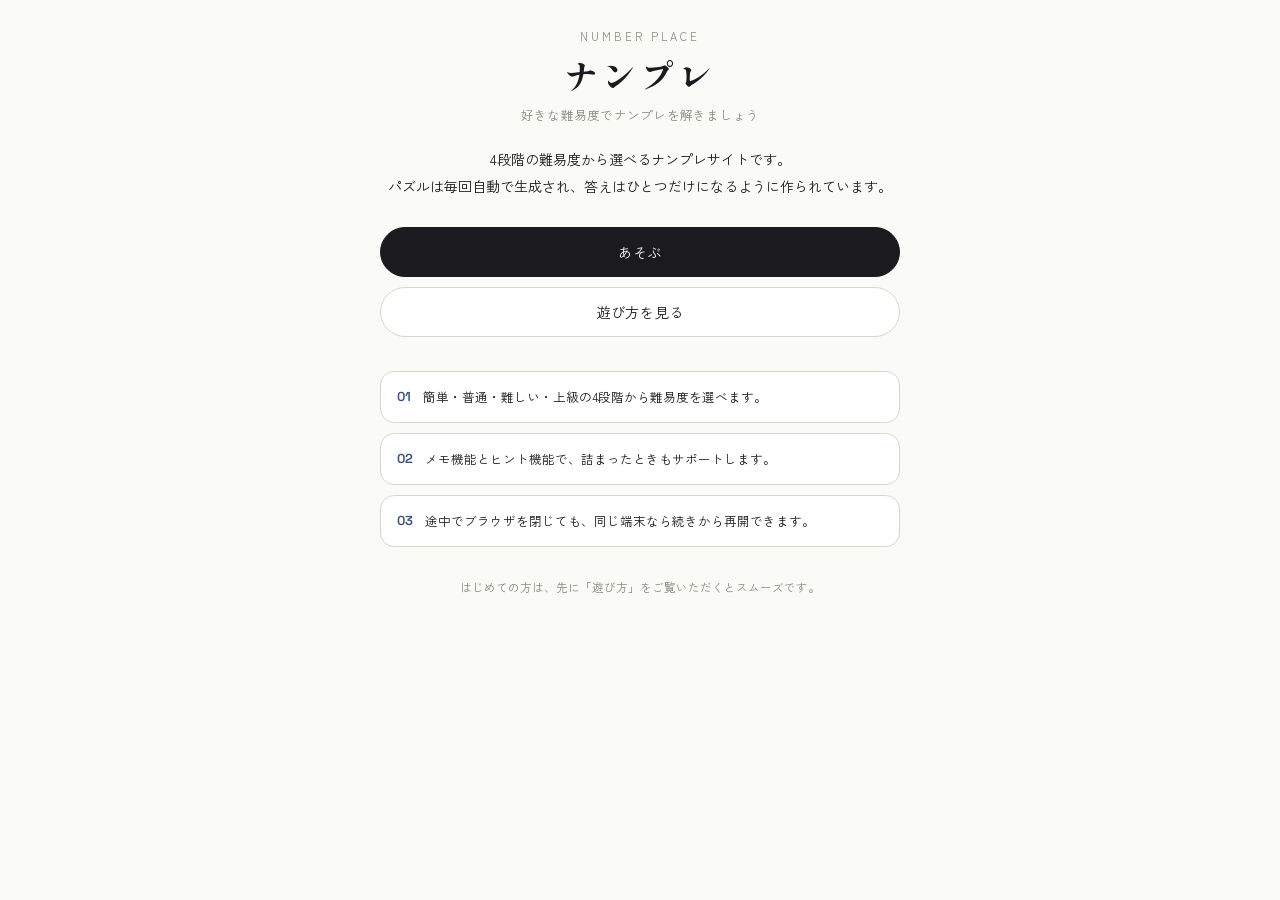
==== commit 3d1a72c7: "Add files via upload" ====
--- a/index.html
+++ b/index.html
@@ -3,7 +3,7 @@
 <head>
 <meta charset="UTF-8">
 <meta name="viewport" content="width=device-width, initial-scale=1.0">
-<title>数独 | ナンプレサイト</title>
+<title>ナンプレ | ナンプレサイト</title>
 <link rel="preconnect" href="https://fonts.googleapis.com">
 <link href="https://fonts.googleapis.com/css2?family=Shippori+Mincho:wght@400;600;800&family=Zen+Kaku+Gothic+New:wght@400;500;700&family=Space+Grotesk:wght@500;600;700&display=swap" rel="stylesheet">
 <link rel="stylesheet" href="style.css">
@@ -12,13 +12,13 @@
 
 <div class="wrap">
   <header>
-    <div class="eyebrow">Sudoku Puzzle</div>
-    <h1>数独</h1>
+    <div class="eyebrow">Number Place</div>
+    <h1>ナンプレ</h1>
     <div class="sub">好きな難易度でナンプレを解きましょう</div>
   </header>
 
   <p class="lede">
-    4段階の難易度から選べる数独サイトです。<br>
+    4段階の難易度から選べるナンプレサイトです。<br>
     パズルは毎回自動で生成され、答えはひとつだけになるように作られています。
   </p>
 
--- a/style.css
+++ b/style.css
@@ -0,0 +1,472 @@
+:root{
+  --bg: #FAFAF6;
+  --paper: #FFFFFF;
+  --ink: #1B1B1F;
+  --line: #D8D6CC;
+  --line-strong: #1B1B1F;
+  --accent: #35507A;
+  --accent-soft: rgba(53,80,122,0.10);
+  --accent-soft-2: rgba(53,80,122,0.18);
+  --muted: #8C8A80;
+  --error: #A5372E;
+  --error-soft: rgba(165,55,46,0.10);
+}
+*{ box-sizing: border-box; }
+html,body{
+  margin:0; padding:0;
+  background: var(--bg);
+  color: var(--ink);
+  font-family: 'Zen Kaku Gothic New', sans-serif;
+  -webkit-font-smoothing: antialiased;
+}
+body{
+  display:flex; justify-content:center;
+  padding: 28px 16px 60px;
+  min-height: 100vh;
+}
+a{ color: inherit; }
+.wrap{
+  width: 100%;
+  max-width: 520px;
+}
+
+/* ---------- Nav ---------- */
+.nav-bar{
+  display:flex;
+  justify-content: space-between;
+  align-items:center;
+  margin-bottom: 20px;
+  font-size: 12.5px;
+}
+.nav-link{
+  color: var(--muted);
+  text-decoration: none;
+  letter-spacing: 0.02em;
+  padding: 4px 2px;
+}
+.nav-link:hover{ color: var(--accent); }
+.nav-link.emphasis{
+  color: var(--accent);
+  border: 1px solid var(--accent-soft-2);
+  background: var(--accent-soft);
+  padding: 5px 12px;
+  border-radius: 999px;
+}
+
+/* ---------- Header ---------- */
+header{
+  text-align:center;
+  margin-bottom: 22px;
+}
+.eyebrow{
+  font-size: 11px;
+  letter-spacing: 0.28em;
+  color: var(--muted);
+  text-transform: uppercase;
+  margin-bottom: 6px;
+}
+h1{
+  font-family: 'Shippori Mincho', serif;
+  font-weight: 800;
+  font-size: 34px;
+  letter-spacing: 0.12em;
+  margin: 0;
+  color: var(--ink);
+}
+.sub{
+  font-size: 12.5px;
+  color: var(--muted);
+  margin-top: 6px;
+  letter-spacing: 0.02em;
+}
+
+/* ---------- Landing page ---------- */
+.lede{
+  font-size: 14px;
+  line-height: 1.9;
+  color: var(--ink);
+  text-align: center;
+  margin: 0 0 28px;
+}
+.cta-row{
+  display:flex;
+  flex-direction: column;
+  gap: 10px;
+  margin-bottom: 34px;
+}
+.btn{
+  display:block;
+  text-align:center;
+  text-decoration:none;
+  padding: 14px 20px;
+  border-radius: 999px;
+  font-size: 14px;
+  letter-spacing: 0.04em;
+  transition: all .15s ease;
+}
+.btn-primary{
+  background: var(--ink);
+  color: var(--paper);
+  border: 1px solid var(--ink);
+}
+.btn-primary:hover{ background: var(--accent); border-color: var(--accent); }
+.btn-secondary{
+  background: var(--paper);
+  color: var(--ink);
+  border: 1px solid var(--line);
+}
+.btn-secondary:hover{ border-color: var(--accent); color: var(--accent); }
+
+.feature-list{
+  list-style: none;
+  margin: 0 0 30px;
+  padding: 0;
+  display: grid;
+  gap: 10px;
+}
+.feature-list li{
+  display:flex;
+  gap: 12px;
+  align-items:flex-start;
+  background: var(--paper);
+  border: 1px solid var(--line);
+  border-radius: 14px;
+  padding: 14px 16px;
+  font-size: 12.5px;
+  line-height: 1.7;
+}
+.feature-list .mark{
+  font-family: 'Space Grotesk', sans-serif;
+  color: var(--accent);
+  font-weight: 600;
+  font-size: 13px;
+  flex-shrink: 0;
+}
+.footer-note{
+  text-align:center;
+  font-size: 11.5px;
+  color: var(--muted);
+  line-height: 1.8;
+}
+
+/* ---------- Help page ---------- */
+.help-section{
+  background: var(--paper);
+  border: 1px solid var(--line);
+  border-radius: 14px;
+  padding: 18px 18px 20px;
+  margin-bottom: 14px;
+}
+.help-section h2{
+  font-family: 'Shippori Mincho', serif;
+  font-size: 16px;
+  margin: 0 0 8px;
+  display:flex;
+  align-items:center;
+  gap: 8px;
+}
+.help-section h2 .num{
+  font-family: 'Space Grotesk', sans-serif;
+  font-size: 13px;
+  color: var(--accent);
+  border: 1px solid var(--accent-soft-2);
+  background: var(--accent-soft);
+  width: 22px; height: 22px;
+  border-radius: 50%;
+  display:flex; align-items:center; justify-content:center;
+  flex-shrink: 0;
+}
+.help-section p{
+  font-size: 13px;
+  line-height: 1.9;
+  color: var(--ink);
+  margin: 0 0 6px;
+}
+.help-section p:last-child{ margin-bottom: 0; }
+.help-section .note{
+  font-size: 12px;
+  color: var(--muted);
+}
+.kbd{
+  display:inline-flex;
+  align-items:center;
+  justify-content:center;
+  min-width: 20px;
+  padding: 1px 6px;
+  border: 1px solid var(--line);
+  border-radius: 6px;
+  background: var(--bg);
+  font-family: 'Space Grotesk', sans-serif;
+  font-size: 12px;
+  color: var(--ink);
+}
+
+/* ---------- Game page shared controls ---------- */
+.diff-row{
+  display:flex;
+  gap: 8px;
+  justify-content:center;
+  flex-wrap: wrap;
+  margin-bottom: 16px;
+}
+.pill{
+  border: 1px solid var(--line);
+  background: var(--paper);
+  color: var(--ink);
+  font-family: 'Zen Kaku Gothic New', sans-serif;
+  font-size: 13px;
+  padding: 7px 16px;
+  border-radius: 999px;
+  cursor: pointer;
+  transition: all .15s ease;
+}
+.pill:hover{ border-color: var(--accent); }
+.pill.active{
+  background: var(--ink);
+  color: var(--paper);
+  border-color: var(--ink);
+}
+
+.status-row{
+  display:flex;
+  justify-content: space-between;
+  align-items:center;
+  margin-bottom: 10px;
+  padding: 0 2px;
+  height: 20px;
+}
+.status-msg{
+  font-size: 12.5px;
+  color: var(--accent);
+  letter-spacing: 0.02em;
+  white-space: nowrap;
+  overflow: hidden;
+  text-overflow: ellipsis;
+  flex: 1;
+  margin-right: 10px;
+}
+.status-msg.error-msg{ color: var(--error); }
+.new-game-btn{
+  font-size: 12.5px;
+  color: var(--muted);
+  background: none;
+  border: none;
+  cursor: pointer;
+  text-decoration: underline;
+  text-underline-offset: 3px;
+  font-family: 'Zen Kaku Gothic New', sans-serif;
+  padding: 0;
+  flex-shrink: 0;
+  white-space: nowrap;
+}
+.new-game-btn:hover{ color: var(--ink); }
+
+.board-shell{
+  position: relative;
+  width: 100%;
+  aspect-ratio: 1/1;
+  background: var(--paper);
+  border: 2.5px solid var(--line-strong);
+}
+.board{
+  display: grid;
+  grid-template-columns: repeat(9, 1fr);
+  grid-template-rows: repeat(9, 1fr);
+  width: 100%;
+  height: 100%;
+}
+.cell{
+  display:flex; align-items:center; justify-content:center;
+  position: relative;
+  border: 0.5px solid var(--line);
+  cursor: pointer;
+  font-family: 'Space Grotesk', sans-serif;
+  font-size: clamp(16px, 4.4vw, 24px);
+  font-weight: 500;
+  color: var(--ink);
+  user-select: none;
+  background: var(--paper);
+}
+.cell:nth-child(3n){ border-right-width: 0.5px; }
+.cell.border-right{ border-right: 1.75px solid var(--line-strong); }
+.cell.border-bottom{ border-bottom: 1.75px solid var(--line-strong); }
+
+.cell.given{ color: var(--ink); font-weight: 700; }
+.cell.user-value{ color: var(--accent); font-weight: 500; }
+.cell.selected{ background: var(--accent-soft-2); }
+.cell.peer{ background: var(--accent-soft); }
+.cell.same-number{ background: var(--accent-soft-2); }
+.cell.conflict{ color: var(--error); background: var(--error-soft); }
+.cell.hint-flash{ animation: flash 0.9s ease; }
+@keyframes flash{
+  0%{ background: var(--accent-soft-2); }
+  100%{ background: transparent; }
+}
+
+.notes-grid{
+  display:grid;
+  grid-template-columns: repeat(3,1fr);
+  grid-template-rows: repeat(3,1fr);
+  width: 100%; height: 100%;
+  padding: 2px;
+}
+.notes-grid span{
+  display:flex; align-items:center; justify-content:center;
+  font-size: clamp(7px, 1.6vw, 9.5px);
+  color: var(--muted);
+  font-family: 'Space Grotesk', sans-serif;
+}
+.notes-grid span.active{ color: var(--accent); font-weight: 600; }
+
+.toolbar{
+  display:flex;
+  gap: 10px;
+  justify-content:center;
+  margin: 16px 0 14px;
+}
+.tool-btn{
+  flex:1;
+  max-width: 150px;
+  display:flex; flex-direction:column; align-items:center; gap:3px;
+  padding: 10px 6px;
+  border: 1px solid var(--line);
+  background: var(--paper);
+  border-radius: 12px;
+  cursor:pointer;
+  font-family: 'Zen Kaku Gothic New', sans-serif;
+  font-size: 11.5px;
+  color: var(--ink);
+  transition: all .15s ease;
+}
+.tool-btn .icon{ font-size: 16px; line-height:1; }
+.tool-btn:hover{ border-color: var(--accent); }
+.tool-btn.active{
+  background: var(--ink);
+  color: var(--paper);
+  border-color: var(--ink);
+}
+.tool-btn:disabled{ opacity: 0.35; cursor: default; }
+
+.numpad{
+  display:grid;
+  grid-template-columns: repeat(5, 1fr);
+  gap: 8px;
+}
+.num-btn{
+  aspect-ratio: 1/1;
+  border: 1px solid var(--line);
+  background: var(--paper);
+  border-radius: 10px;
+  font-family: 'Space Grotesk', sans-serif;
+  font-size: 18px;
+  font-weight: 600;
+  color: var(--ink);
+  cursor:pointer;
+  transition: all .12s ease;
+  user-select: none;
+  -webkit-user-select: none;
+  touch-action: manipulation;
+}
+.num-btn:hover{ border-color: var(--accent); color: var(--accent); }
+.num-btn.erase{
+  font-family: 'Zen Kaku Gothic New', sans-serif;
+  font-size: 12.5px;
+  color: var(--muted);
+}
+
+.win-overlay{
+  position: fixed; inset: 0;
+  background: rgba(27,27,31,0.55);
+  display:flex; align-items:center; justify-content:center;
+  z-index: 50;
+  opacity: 0; pointer-events:none;
+  transition: opacity .25s ease;
+}
+.win-overlay.show{ opacity:1; pointer-events:all; }
+.win-card{
+  background: var(--paper);
+  padding: 34px 30px;
+  border-radius: 16px;
+  text-align:center;
+  max-width: 320px;
+}
+.win-card .eyebrow{ margin-bottom: 10px; }
+.win-card h2{
+  font-family: 'Shippori Mincho', serif;
+  font-size: 24px;
+  margin: 0 0 8px;
+}
+.win-card p{
+  font-size: 13px;
+  color: var(--muted);
+  margin: 0 0 20px;
+  line-height: 1.6;
+}
+.win-card button{
+  background: var(--ink);
+  color: var(--paper);
+  border: none;
+  padding: 10px 26px;
+  border-radius: 999px;
+  font-family: 'Zen Kaku Gothic New', sans-serif;
+  font-size: 13px;
+  cursor: pointer;
+}
+
+.generating{
+  position:absolute; inset:0;
+  background: rgba(250,250,246,0.9);
+  display:flex; align-items:center; justify-content:center;
+  font-size: 13px; color: var(--muted);
+  letter-spacing: 0.05em;
+  z-index: 10;
+  opacity: 0; pointer-events: none;
+  transition: opacity .15s ease;
+}
+.generating.show{ opacity:1; pointer-events:all; }
+
+@media (max-width: 380px){
+  h1{ font-size: 28px; }
+  .tool-btn{ font-size: 10.5px; }
+}
+
+/* ---------- Desktop layout: board left, controls right ---------- */
+.game-layout{
+  display: block;
+}
+@media (min-width: 760px){
+  .game-wrap{
+    max-width: 760px;
+  }
+  .game-layout{
+    display: flex;
+    align-items: flex-start;
+    gap: 40px;
+  }
+  .game-layout .board-col{
+    flex: 1 1 440px;
+    max-width: 460px;
+  }
+  .game-layout .side-col{
+    flex: 1 1 260px;
+    max-width: 280px;
+    display: flex;
+    flex-direction: column;
+    gap: 20px;
+    padding-top: 4px;
+    position: sticky;
+    top: 28px;
+  }
+  .game-layout .toolbar{
+    margin: 0;
+  }
+  .game-layout .tool-btn{
+    max-width: none;
+  }
+  .game-layout .numpad{
+    gap: 10px;
+  }
+  .game-layout .num-btn{
+    font-size: 20px;
+  }
+}
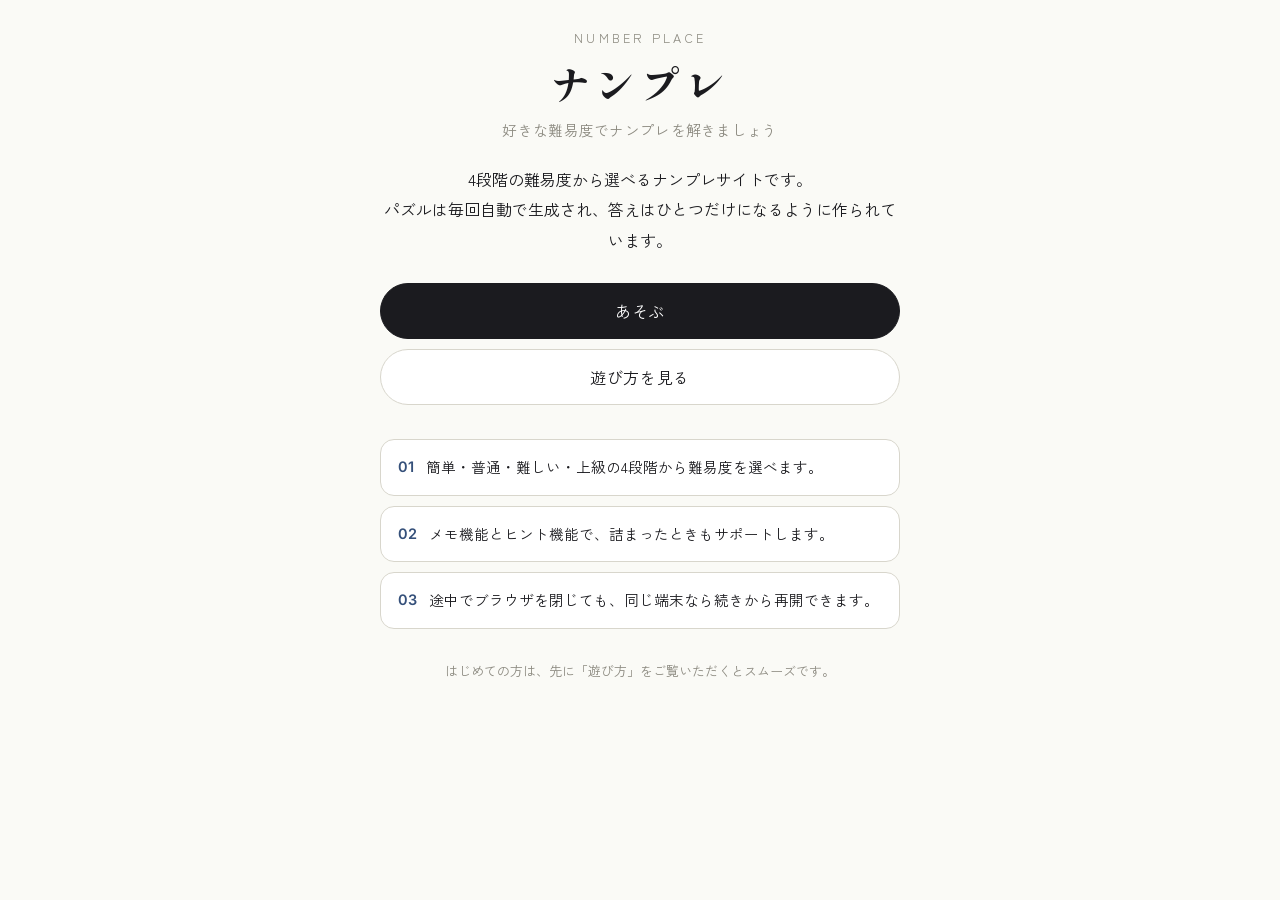
==== commit 5e3410da: "Add files via upload" ====
--- a/index.html
+++ b/index.html
@@ -5,7 +5,7 @@
 <meta name="viewport" content="width=device-width, initial-scale=1.0">
 <title>ナンプレ | ナンプレサイト</title>
 <link rel="preconnect" href="https://fonts.googleapis.com">
-<link href="https://fonts.googleapis.com/css2?family=Shippori+Mincho:wght@400;600;800&family=Zen+Kaku+Gothic+New:wght@400;500;700&family=Space+Grotesk:wght@500;600;700&display=swap" rel="stylesheet">
+<link href="https://fonts.googleapis.com/css2?family=Shippori+Mincho:wght@400;600;800&family=Zen+Kaku+Gothic+New:wght@400;500;700&family=Inter:wght@500;600;700;800&display=swap" rel="stylesheet">
 <link rel="stylesheet" href="style.css">
 </head>
 <body>
--- a/style.css
+++ b/style.css
@@ -35,8 +35,8 @@
   display:flex;
   justify-content: space-between;
   align-items:center;
-  margin-bottom: 20px;
-  font-size: 12.5px;
+  margin-bottom: 22px;
+  font-size: 14.5px;
 }
 .nav-link{
   color: var(--muted);
@@ -56,33 +56,33 @@
 /* ---------- Header ---------- */
 header{
   text-align:center;
-  margin-bottom: 22px;
+  margin-bottom: 24px;
 }
 .eyebrow{
-  font-size: 11px;
-  letter-spacing: 0.28em;
+  font-size: 12.5px;
+  letter-spacing: 0.26em;
   color: var(--muted);
   text-transform: uppercase;
-  margin-bottom: 6px;
+  margin-bottom: 7px;
 }
 h1{
   font-family: 'Shippori Mincho', serif;
   font-weight: 800;
-  font-size: 34px;
+  font-size: 40px;
   letter-spacing: 0.12em;
   margin: 0;
   color: var(--ink);
 }
 .sub{
-  font-size: 12.5px;
-  color: var(--muted);
-  margin-top: 6px;
+  font-size: 14.5px;
+  color: var(--muted);
+  margin-top: 7px;
   letter-spacing: 0.02em;
 }
 
 /* ---------- Landing page ---------- */
 .lede{
-  font-size: 14px;
+  font-size: 16px;
   line-height: 1.9;
   color: var(--ink);
   text-align: center;
@@ -98,9 +98,9 @@
   display:block;
   text-align:center;
   text-decoration:none;
-  padding: 14px 20px;
+  padding: 15px 20px;
   border-radius: 999px;
-  font-size: 14px;
+  font-size: 16px;
   letter-spacing: 0.04em;
   transition: all .15s ease;
 }
@@ -131,20 +131,20 @@
   background: var(--paper);
   border: 1px solid var(--line);
   border-radius: 14px;
-  padding: 14px 16px;
-  font-size: 12.5px;
+  padding: 15px 17px;
+  font-size: 14.5px;
   line-height: 1.7;
 }
 .feature-list .mark{
-  font-family: 'Space Grotesk', sans-serif;
+  font-family: 'Inter', sans-serif;
   color: var(--accent);
   font-weight: 600;
-  font-size: 13px;
+  font-size: 14.5px;
   flex-shrink: 0;
 }
 .footer-note{
   text-align:center;
-  font-size: 11.5px;
+  font-size: 13px;
   color: var(--muted);
   line-height: 1.8;
 }
@@ -154,50 +154,50 @@
   background: var(--paper);
   border: 1px solid var(--line);
   border-radius: 14px;
-  padding: 18px 18px 20px;
+  padding: 19px 19px 21px;
   margin-bottom: 14px;
 }
 .help-section h2{
   font-family: 'Shippori Mincho', serif;
-  font-size: 16px;
-  margin: 0 0 8px;
+  font-size: 18px;
+  margin: 0 0 9px;
   display:flex;
   align-items:center;
   gap: 8px;
 }
 .help-section h2 .num{
-  font-family: 'Space Grotesk', sans-serif;
-  font-size: 13px;
+  font-family: 'Inter', sans-serif;
+  font-size: 14px;
   color: var(--accent);
   border: 1px solid var(--accent-soft-2);
   background: var(--accent-soft);
-  width: 22px; height: 22px;
+  width: 24px; height: 24px;
   border-radius: 50%;
   display:flex; align-items:center; justify-content:center;
   flex-shrink: 0;
 }
 .help-section p{
-  font-size: 13px;
+  font-size: 15px;
   line-height: 1.9;
   color: var(--ink);
   margin: 0 0 6px;
 }
 .help-section p:last-child{ margin-bottom: 0; }
 .help-section .note{
-  font-size: 12px;
+  font-size: 13.5px;
   color: var(--muted);
 }
 .kbd{
   display:inline-flex;
   align-items:center;
   justify-content:center;
-  min-width: 20px;
-  padding: 1px 6px;
+  min-width: 22px;
+  padding: 1px 7px;
   border: 1px solid var(--line);
   border-radius: 6px;
   background: var(--bg);
-  font-family: 'Space Grotesk', sans-serif;
-  font-size: 12px;
+  font-family: 'Inter', sans-serif;
+  font-size: 13px;
   color: var(--ink);
 }
 
@@ -207,15 +207,15 @@
   gap: 8px;
   justify-content:center;
   flex-wrap: wrap;
-  margin-bottom: 16px;
+  margin-bottom: 18px;
 }
 .pill{
   border: 1px solid var(--line);
   background: var(--paper);
   color: var(--ink);
   font-family: 'Zen Kaku Gothic New', sans-serif;
-  font-size: 13px;
-  padding: 7px 16px;
+  font-size: 15px;
+  padding: 8px 18px;
   border-radius: 999px;
   cursor: pointer;
   transition: all .15s ease;
@@ -231,12 +231,12 @@
   display:flex;
   justify-content: space-between;
   align-items:center;
-  margin-bottom: 10px;
+  margin-bottom: 11px;
   padding: 0 2px;
-  height: 20px;
+  height: 22px;
 }
 .status-msg{
-  font-size: 12.5px;
+  font-size: 14px;
   color: var(--accent);
   letter-spacing: 0.02em;
   white-space: nowrap;
@@ -247,7 +247,7 @@
 }
 .status-msg.error-msg{ color: var(--error); }
 .new-game-btn{
-  font-size: 12.5px;
+  font-size: 14px;
   color: var(--muted);
   background: none;
   border: none;
@@ -280,12 +280,14 @@
   position: relative;
   border: 0.5px solid var(--line);
   cursor: pointer;
-  font-family: 'Space Grotesk', sans-serif;
-  font-size: clamp(16px, 4.4vw, 24px);
-  font-weight: 500;
+  font-family: 'Inter', sans-serif;
+  font-variant-numeric: tabular-nums;
+  font-size: clamp(22px, 7vw, 38px);
+  font-weight: 600;
   color: var(--ink);
   user-select: none;
   background: var(--paper);
+  overflow: hidden;
 }
 .cell:nth-child(3n){ border-right-width: 0.5px; }
 .cell.border-right{ border-right: 1.75px solid var(--line-strong); }
@@ -305,40 +307,47 @@
 
 .notes-grid{
   display:grid;
-  grid-template-columns: repeat(3,1fr);
-  grid-template-rows: repeat(3,1fr);
+  grid-template-columns: repeat(3, minmax(0,1fr));
+  grid-template-rows: repeat(3, minmax(0,1fr));
   width: 100%; height: 100%;
-  padding: 2px;
+  padding: 3px;
+  overflow: hidden;
+  box-sizing: border-box;
 }
 .notes-grid span{
   display:flex; align-items:center; justify-content:center;
-  font-size: clamp(7px, 1.6vw, 9.5px);
-  color: var(--muted);
-  font-family: 'Space Grotesk', sans-serif;
-}
-.notes-grid span.active{ color: var(--accent); font-weight: 600; }
+  min-width: 0;
+  min-height: 0;
+  overflow: hidden;
+  line-height: 1;
+  font-size: clamp(8px, 1.7vw, 11px);
+  font-variant-numeric: tabular-nums;
+  color: var(--muted);
+  font-family: 'Inter', sans-serif;
+}
+.notes-grid span.active{ color: var(--accent); font-weight: 700; }
 
 .toolbar{
-  display:flex;
-  gap: 10px;
-  justify-content:center;
-  margin: 16px 0 14px;
+  display: grid;
+  grid-template-columns: repeat(auto-fit, minmax(76px, 1fr));
+  gap: 9px;
+  margin: 18px 0 15px;
 }
 .tool-btn{
   flex:1;
   max-width: 150px;
-  display:flex; flex-direction:column; align-items:center; gap:3px;
-  padding: 10px 6px;
+  display:flex; flex-direction:column; align-items:center; gap:4px;
+  padding: 11px 6px;
   border: 1px solid var(--line);
   background: var(--paper);
   border-radius: 12px;
   cursor:pointer;
   font-family: 'Zen Kaku Gothic New', sans-serif;
-  font-size: 11.5px;
+  font-size: 13.5px;
   color: var(--ink);
   transition: all .15s ease;
 }
-.tool-btn .icon{ font-size: 16px; line-height:1; }
+.tool-btn .icon{ font-size: 21px; line-height:1; }
 .tool-btn:hover{ border-color: var(--accent); }
 .tool-btn.active{
   background: var(--ink);
@@ -350,15 +359,16 @@
 .numpad{
   display:grid;
   grid-template-columns: repeat(5, 1fr);
-  gap: 8px;
+  gap: 9px;
 }
 .num-btn{
   aspect-ratio: 1/1;
   border: 1px solid var(--line);
   background: var(--paper);
   border-radius: 10px;
-  font-family: 'Space Grotesk', sans-serif;
-  font-size: 18px;
+  font-family: 'Inter', sans-serif;
+  font-variant-numeric: tabular-nums;
+  font-size: 26px;
   font-weight: 600;
   color: var(--ink);
   cursor:pointer;
@@ -370,7 +380,7 @@
 .num-btn:hover{ border-color: var(--accent); color: var(--accent); }
 .num-btn.erase{
   font-family: 'Zen Kaku Gothic New', sans-serif;
-  font-size: 12.5px;
+  font-size: 13.5px;
   color: var(--muted);
 }
 
@@ -393,11 +403,11 @@
 .win-card .eyebrow{ margin-bottom: 10px; }
 .win-card h2{
   font-family: 'Shippori Mincho', serif;
-  font-size: 24px;
-  margin: 0 0 8px;
+  font-size: 26px;
+  margin: 0 0 9px;
 }
 .win-card p{
-  font-size: 13px;
+  font-size: 14.5px;
   color: var(--muted);
   margin: 0 0 20px;
   line-height: 1.6;
@@ -406,10 +416,10 @@
   background: var(--ink);
   color: var(--paper);
   border: none;
-  padding: 10px 26px;
+  padding: 11px 28px;
   border-radius: 999px;
   font-family: 'Zen Kaku Gothic New', sans-serif;
-  font-size: 13px;
+  font-size: 14.5px;
   cursor: pointer;
 }
 
@@ -417,7 +427,7 @@
   position:absolute; inset:0;
   background: rgba(250,250,246,0.9);
   display:flex; align-items:center; justify-content:center;
-  font-size: 13px; color: var(--muted);
+  font-size: 14.5px; color: var(--muted);
   letter-spacing: 0.05em;
   z-index: 10;
   opacity: 0; pointer-events: none;
@@ -426,8 +436,8 @@
 .generating.show{ opacity:1; pointer-events:all; }
 
 @media (max-width: 380px){
-  h1{ font-size: 28px; }
-  .tool-btn{ font-size: 10.5px; }
+  h1{ font-size: 32px; }
+  .tool-btn{ font-size: 11.5px; }
 }
 
 /* ---------- Desktop layout: board left, controls right ---------- */
@@ -436,23 +446,23 @@
 }
 @media (min-width: 760px){
   .game-wrap{
-    max-width: 760px;
+    max-width: 920px;
   }
   .game-layout{
     display: flex;
     align-items: flex-start;
-    gap: 40px;
+    gap: 48px;
   }
   .game-layout .board-col{
-    flex: 1 1 440px;
-    max-width: 460px;
+    flex: 1 1 560px;
+    max-width: 600px;
   }
   .game-layout .side-col{
-    flex: 1 1 260px;
-    max-width: 280px;
+    flex: 1 1 280px;
+    max-width: 300px;
     display: flex;
     flex-direction: column;
-    gap: 20px;
+    gap: 22px;
     padding-top: 4px;
     position: sticky;
     top: 28px;
@@ -464,9 +474,15 @@
     max-width: none;
   }
   .game-layout .numpad{
-    gap: 10px;
+    gap: 12px;
   }
   .game-layout .num-btn{
-    font-size: 20px;
-  }
-}
+    font-size: 30px;
+  }
+  .game-layout .cell{
+    font-size: clamp(28px, 3.2vw, 42px);
+  }
+  .game-layout .notes-grid span{
+    font-size: clamp(10px, 0.85vw, 13px);
+  }
+}
